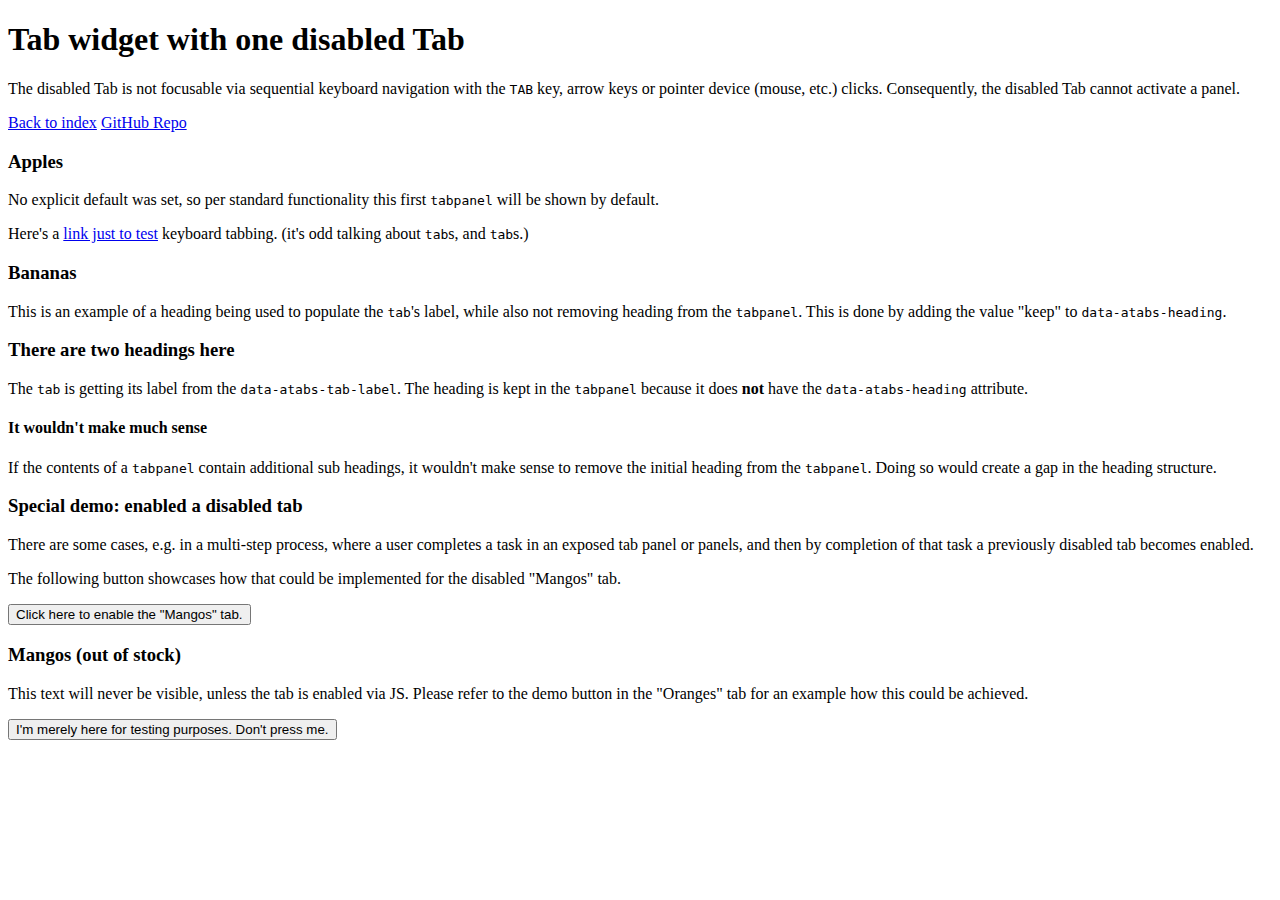
==== tests/closeable-tabs.html @ 275625a6 "Clone disabled-tab.html for new Closeable Tabs test" ====
<!doctype html>
<html lang="en-us" class="no-js">
<head>
    <meta charset="utf-8">
    <title>Disabled Tab test | ARIA Tabs</title>
    <meta name="viewport" content="width=device-width, initial-scale=1, shrink-to-fit=no">
    <script>document.documentElement.className = document.documentElement.className.replace('no-js', 'js');</script>
    <link rel="stylesheet" href="../assets/css/tabs.css">
    <link rel="stylesheet" href="../assets/css/--demo--.css">
</head>
<body>

<div class="page">

    <header>
        <h1>
            Tab widget with one disabled Tab
        </h1>
        <p>
            The disabled Tab is not focusable via sequential keyboard navigation with the <kbd>TAB</kbd> key, arrow keys
            or pointer device (mouse, etc.) clicks. Consequently, the disabled Tab cannot activate a panel.
        </p>
        <nav>
            <a href="../index.html">Back to index</a>
            <a href="https://github.com/scottaohara/a11y_tab_widget">GitHub Repo</a>
        </nav>
    </header>

    <main>
        <div data-atabs>
            <section id="a" data-atabs-panel>
                <h3 data-atabs-heading>
                    Apples
                </h3>
                <p>
                    No explicit default was set, so per standard functionality
                    this first <code>tabpanel</code> will be shown by default.
                </p>
                <p>
                    Here's a <a href="#">link just to test</a> keyboard tabbing.
                    (it's odd talking about <code>tab</code>s, and <kbd>tab</kbd>s.)
                </p>
            </section>
            <section id="b" data-atabs-panel>
                <h3 data-atabs-heading="keep">
                    Bananas
                </h3>
                <p data-atabs-heading>
                    This is an example of a heading being used to populate the
                    <code>tab</code>'s label, while also not removing heading
                    from the <code>tabpanel</code>.  This is done by adding
                    the value "keep" to <code>data-atabs-heading</code>.
                </p>
            </section>
            <section id="c" data-atabs-panel data-atabs-tab-label="Oranges">
                <h3>
                    There are two headings here
                </h3>
                <p>
                    The <code>tab</code> is getting its label from the
                    <code>data-atabs-tab-label</code>.  The heading is
                    kept in the <code>tabpanel</code> because it does
                    <b>not</b> have the <code>data-atabs-heading</code>
                    attribute.
                </p>
                <h4>It wouldn't make much sense</h4>
                <p>
                    If the contents of a <code>tabpanel</code> contain
                    additional sub headings, it wouldn't make sense to remove
                    the initial heading from the <code>tabpanel</code>.
                    Doing so would create a gap in the heading structure.
                </p>
                <h3>Special demo: enabled a disabled tab</h3>
                <p>There are some cases, e.g. in a multi-step process, where a user completes a task in an exposed
                    tab panel or panels, and then by completion of that task a previously disabled tab becomes enabled.
                </p>
                <p>The following button showcases how that could be implemented for the disabled "Mangos" tab.</p>
                <button id="enableTabDemo">Click here to enable the "Mangos" tab.</button>
            </section>
            <section id="mangos" data-atabs-panel data-atabs-disabled>
                <h3 data-atabs-heading>
                    Mangos (out of stock)
                </h3>
                <p>This text will never be visible, unless the tab is enabled via JS. Please refer to the demo button
                    in the "Oranges" tab for an example how this could be achieved.</p>
            </section>
        </div>


        <button>
            I'm merely here for testing purposes. Don't press me.
        </button>
    </main>

</div> <!-- /.page (demo layout) -->

<script src="../index.js"></script>
<script>
    var widget = '[data-atabs]';
    var els = document.querySelectorAll(widget);

    var allTabs = [];

    // Generate all tab instances
    for ( var i = 0; i < els.length; i++ ) {
        var nTabs = new ARIAtabs( els[i] );
        allTabs.push(nTabs);
    }

    // Provide a demo for enabling an initially disabled tab via user input
    var enableTabButton = document.getElementById("enableTabDemo");
    var mangosTab = document.querySelector('[data-controls="mangos"]');
    var mangosPanel = document.getElementById('mangos');
    var cloneMangos = mangosPanel.cloneNode(true);
    var cloneHeading = mangosTab.textContent;

    enableTabButton.addEventListener('click', function() {
        // remove the disbled instance of the mangos tab/panel from the document
        mangosTab.parentNode.removeChild(mangosTab);
        mangosPanel.parentNode.removeChild(mangosPanel);

        // prepare initial source for re-initialization as enabled tab
        cloneMangos.removeAttribute('data-atabs-disabled');

        // inject the cloned and enabled content into the widget
        allTabs[0].addTab(cloneMangos, cloneHeading);
    })
</script>
</body>
</html>
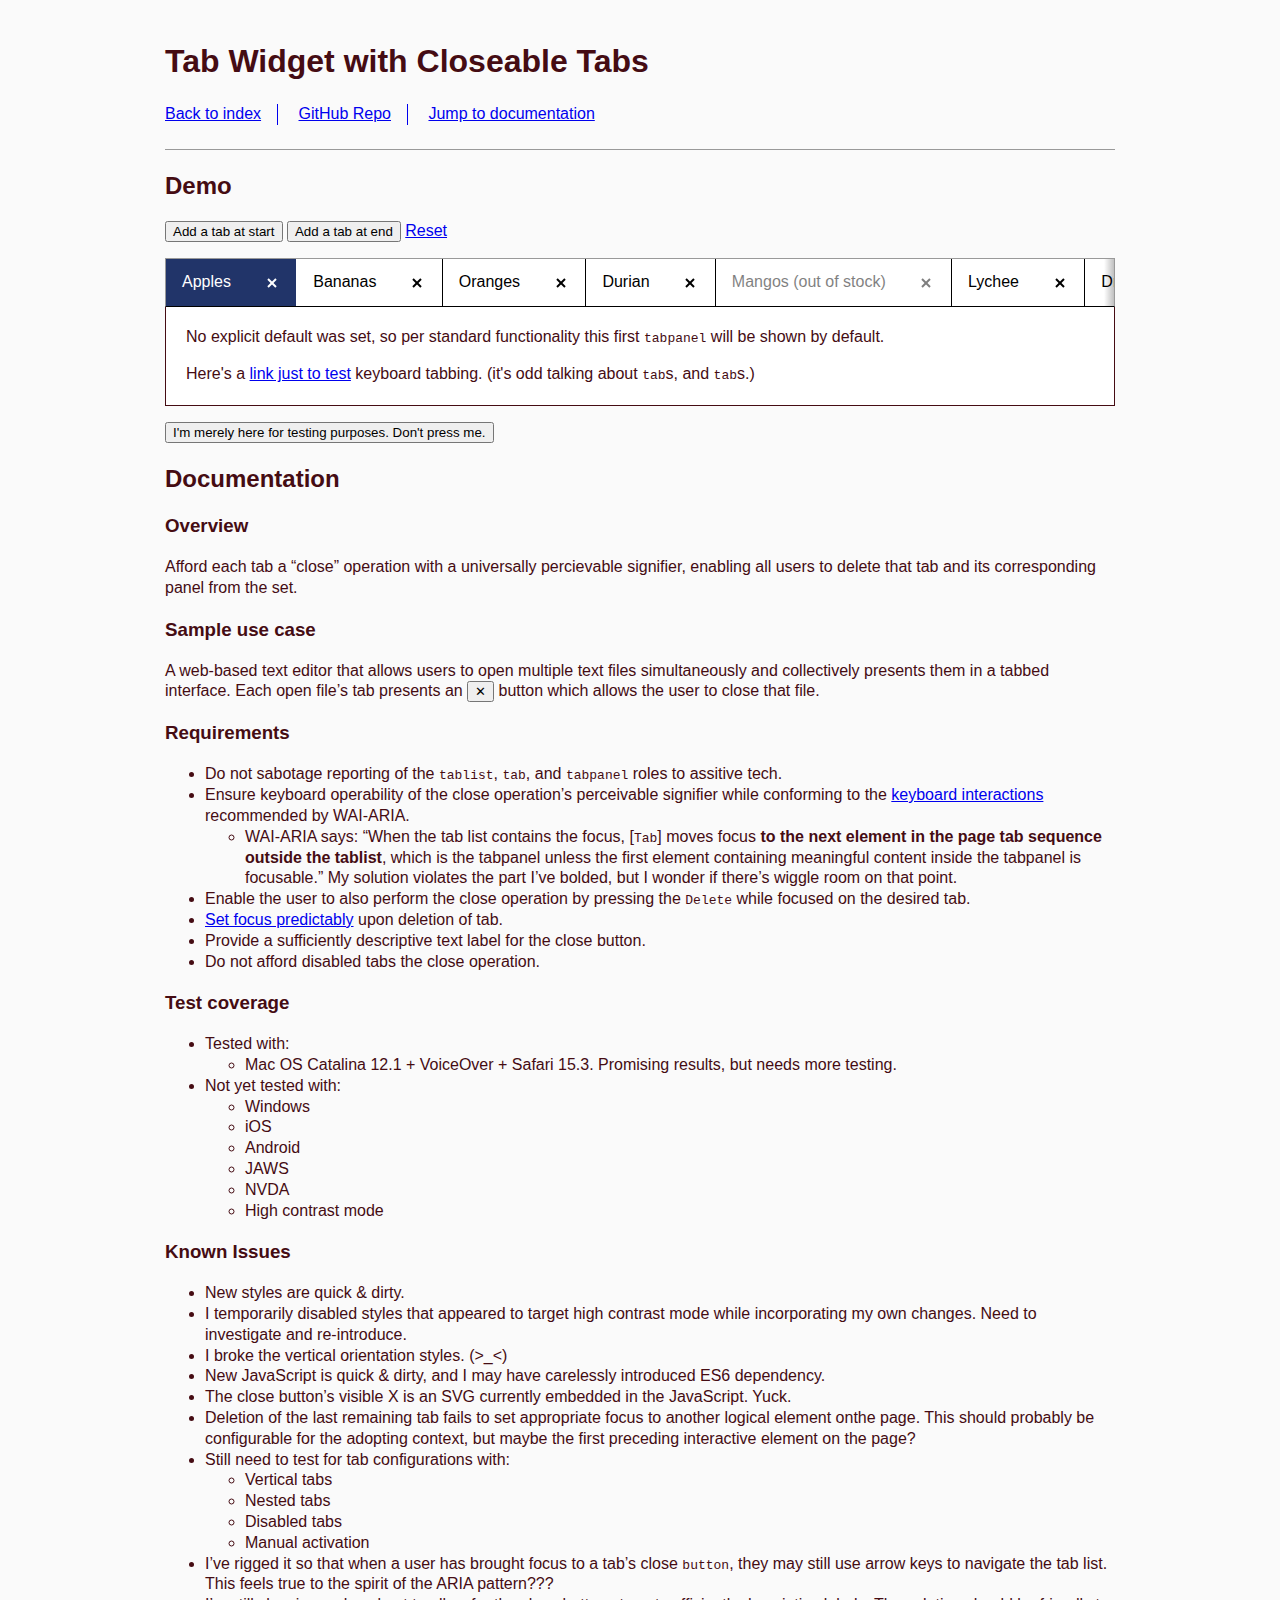
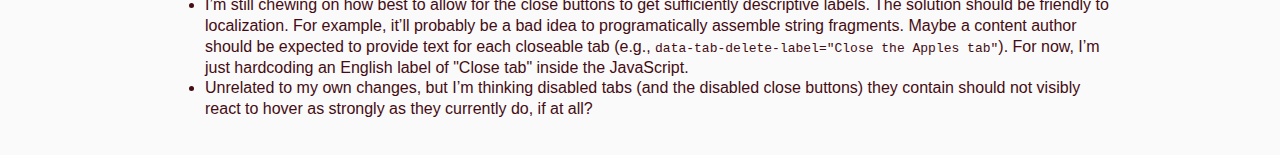
==== commit 6807d480: "Initial concept" ====
--- a/tests/closeable-tabs.html
+++ b/tests/closeable-tabs.html
@@ -2,7 +2,7 @@
 <html lang="en-us" class="no-js">
 <head>
     <meta charset="utf-8">
-    <title>Disabled Tab test | ARIA Tabs</title>
+    <title>Closeable Tabs test | ARIA Tabs</title>
     <meta name="viewport" content="width=device-width, initial-scale=1, shrink-to-fit=no">
     <script>document.documentElement.className = document.documentElement.className.replace('no-js', 'js');</script>
     <link rel="stylesheet" href="../assets/css/tabs.css">
@@ -14,82 +14,330 @@
 
     <header>
         <h1>
-            Tab widget with one disabled Tab
+            Tab Widget with Closeable Tabs
         </h1>
-        <p>
-            The disabled Tab is not focusable via sequential keyboard navigation with the <kbd>TAB</kbd> key, arrow keys
-            or pointer device (mouse, etc.) clicks. Consequently, the disabled Tab cannot activate a panel.
-        </p>
+
         <nav>
             <a href="../index.html">Back to index</a>
             <a href="https://github.com/scottaohara/a11y_tab_widget">GitHub Repo</a>
+            <a href="#documentation">Jump to documentation</a>
         </nav>
+
     </header>
 
     <main>
-        <div data-atabs>
-            <section id="a" data-atabs-panel>
-                <h3 data-atabs-heading>
-                    Apples
-                </h3>
-                <p>
-                    No explicit default was set, so per standard functionality
-                    this first <code>tabpanel</code> will be shown by default.
-                </p>
-                <p>
-                    Here's a <a href="#">link just to test</a> keyboard tabbing.
-                    (it's odd talking about <code>tab</code>s, and <kbd>tab</kbd>s.)
-                </p>
-            </section>
-            <section id="b" data-atabs-panel>
-                <h3 data-atabs-heading="keep">
-                    Bananas
-                </h3>
-                <p data-atabs-heading>
-                    This is an example of a heading being used to populate the
-                    <code>tab</code>'s label, while also not removing heading
-                    from the <code>tabpanel</code>.  This is done by adding
-                    the value "keep" to <code>data-atabs-heading</code>.
-                </p>
-            </section>
-            <section id="c" data-atabs-panel data-atabs-tab-label="Oranges">
-                <h3>
-                    There are two headings here
-                </h3>
-                <p>
-                    The <code>tab</code> is getting its label from the
-                    <code>data-atabs-tab-label</code>.  The heading is
-                    kept in the <code>tabpanel</code> because it does
-                    <b>not</b> have the <code>data-atabs-heading</code>
-                    attribute.
-                </p>
-                <h4>It wouldn't make much sense</h4>
-                <p>
-                    If the contents of a <code>tabpanel</code> contain
-                    additional sub headings, it wouldn't make sense to remove
-                    the initial heading from the <code>tabpanel</code>.
-                    Doing so would create a gap in the heading structure.
-                </p>
-                <h3>Special demo: enabled a disabled tab</h3>
-                <p>There are some cases, e.g. in a multi-step process, where a user completes a task in an exposed
-                    tab panel or panels, and then by completion of that task a previously disabled tab becomes enabled.
-                </p>
-                <p>The following button showcases how that could be implemented for the disabled "Mangos" tab.</p>
-                <button id="enableTabDemo">Click here to enable the "Mangos" tab.</button>
-            </section>
-            <section id="mangos" data-atabs-panel data-atabs-disabled>
-                <h3 data-atabs-heading>
-                    Mangos (out of stock)
-                </h3>
-                <p>This text will never be visible, unless the tab is enabled via JS. Please refer to the demo button
-                    in the "Oranges" tab for an example how this could be achieved.</p>
-            </section>
-        </div>
-
-
-        <button>
-            I'm merely here for testing purposes. Don't press me.
-        </button>
+
+        <article id="demo">
+
+            <h2>Demo</h2>
+
+            <p>
+                <button id="addTabAtStart">Add a tab at start</button>
+                <button id="addTabAtEnd">Add a tab at end</button>
+                <a href="/tests/closeable-tabs.html">Reset</a>
+            </p>
+
+            <div data-atabs data-atabs-closeable>
+                <section id="a" data-atabs-panel>
+                    <h3 data-atabs-heading>
+                        Apples
+                    </h3>
+                    <p>
+                        No explicit default was set, so per standard functionality
+                        this first <code>tabpanel</code> will be shown by default.
+                    </p>
+                    <p>
+                        Here's a <a href="#">link just to test</a> keyboard tabbing.
+                        (it's odd talking about <code>tab</code>s, and <kbd>tab</kbd>s.)
+                    </p>
+                </section>
+                <section id="b" data-atabs-panel>
+                    <h3 data-atabs-heading="keep">
+                        Bananas
+                    </h3>
+                    <p data-atabs-heading>
+                        This is an example of a heading being used to populate the
+                        <code>tab</code>'s label, while also not removing heading
+                        from the <code>tabpanel</code>.  This is done by adding
+                        the value "keep" to <code>data-atabs-heading</code>.
+                    </p>
+                </section>
+                <section id="c" data-atabs-panel data-atabs-tab-label="Oranges">
+                    <h3>
+                        There are two headings here
+                    </h3>
+                    <p>
+                        The <code>tab</code> is getting its label from the
+                        <code>data-atabs-tab-label</code>.  The heading is
+                        kept in the <code>tabpanel</code> because it does
+                        <b>not</b> have the <code>data-atabs-heading</code>
+                        attribute.
+                    </p>
+                    <h4>It wouldn't make much sense</h4>
+                    <p>
+                        If the contents of a <code>tabpanel</code> contain
+                        additional sub headings, it wouldn't make sense to remove
+                        the initial heading from the <code>tabpanel</code>.
+                        Doing so would create a gap in the heading structure.
+                    </p>
+                    <h3>Special demo: enabled a disabled tab</h3>
+                    <p>There are some cases, e.g. in a multi-step process, where a user completes a task in an exposed
+                        tab panel or panels, and then by completion of that task a previously disabled tab becomes enabled.
+                    </p>
+                    <p>The following button showcases how that could be implemented for the disabled "Mangos" tab.</p>
+                    <button id="enableTabDemo">Click here to enable the "Mangos" tab.</button>
+                </section>
+                <section id="d" data-atabs-panel>
+                    <h3 data-atabs-heading>
+                        Durian
+                    </h3>
+                    <p>
+                        The durian (/ˈdjʊəriən/)[2] is the edible fruit of
+                        several tree species belonging to the genus Durio.
+                        There are 30 recognised Durio species, native to
+                        Indonesia, Malaysia, the Philippines, and Thailand; at
+                        least nine of which produce edible fruit.[3][4] Durio
+                        zibethinus, native to Borneo and Sumatra, is the only
+                        species available in the international
+                        market.[citation needed] It has over 300 named
+                        varieties in Thailand and 100 in Malaysia, as of 1987.
+                        Other species are sold in their local regions.[3]
+                    </p>
+                    <p>
+                        Named in some regions as the "king of fruits",[5] the
+                        durian is distinctive for its large size, strong
+                        odour, and thorn-covered rind. The fruit can grow as
+                        large as 30 centimetres (12 inches) long and 15 cm (6
+                        in) in diameter, and it typically weighs 1 to 3
+                        kilograms (2 to 7 pounds). Its shape ranges from
+                        oblong to round, the colour of its husk green to
+                        brown, and its flesh pale yellow to red, depending on
+                        the species.
+                    </p>
+                </section>
+
+                <section id="mangos" data-atabs-panel data-atabs-disabled>
+                    <h3 data-atabs-heading>
+                        Mangos (out of stock)
+                    </h3>
+                    <p>This text will never be visible, unless the tab is enabled via JS. Please refer to the demo button
+                        in the "Oranges" tab for an example how this could be achieved.</p>
+                </section>
+
+
+                <section id="e" data-atabs-panel>
+                    <h3 data-atabs-heading>
+                        Lychee
+                    </h3>
+                    <p>
+                        Lychee, (Litchi chinensis), also spelled litchi or
+                        lichi, evergreen tree of the soapberry family
+                        (Sapindaceae), grown for its edible fruit. Lychee is
+                        native to Southeast Asia and has been a favourite
+                        fruit of the Cantonese since ancient times. The fruit
+                        is usually eaten fresh but can also be canned or
+                        dried.
+                    </p>
+                </section>
+
+                <section id="e" data-atabs-panel>
+                    <h3 data-atabs-heading>
+                        Dragon Fruit
+                    </h3>
+                    <p>
+                        These fruits are commonly known in English as "dragon
+                        fruit", a name used since around 1963, apparently
+                        resulting from the leather-like skin and prominent
+                        scaly spikes on the fruit's exterior.[3] The names
+                        pitahaya and pitaya derive from Mexico, and pitaya
+                        roja in Central America and northern South America,
+                        possibly relating to pitahaya for names of tall cacti
+                        species with flowering fruit.[2][4] The fruit may also
+                        be known as a strawberry pear.[5]
+                    </p>
+                </section>
+
+                <section id="e" data-atabs-panel>
+                    <h3 data-atabs-heading>
+                        Mangosteen
+                    </h3>
+                    <p>
+                        Mangosteen (Garcinia mangostana), also known as the
+                        purple mangosteen,[1] is a tropical evergreen tree
+                        with edible fruit native to tropical lands surrounding
+                        the Indian Ocean. Its origin is uncertain due to
+                        widespread prehistoric cultivation.[2][3] It grows
+                        mainly in Southeast Asia, southwest India and other
+                        tropical areas such as Colombia, Puerto Rico and
+                        Florida,[2][4][5] where the tree has been introduced.
+                        The tree grows from 6 to 25 metres (20 to 82 feet)
+                        tall.[2] The fruit of the mangosteen is sweet and
+                        tangy, juicy, somewhat fibrous, with fluid-filled
+                        vesicles (like the flesh of citrus fruits), with an
+                        inedible, deep reddish-purple colored rind (exocarp)
+                        when ripe.[2][4] In each fruit, the fragrant edible
+                        flesh that surrounds each seed is botanically
+                        endocarp, i.e., the inner layer of the ovary.[6][7]
+                        The seeds are of similar size and shape to almonds.
+                    </p>
+                    <p>
+                        Mangosteen belongs to the same genus as the other,
+                        less widely known fruit, such as the button mangosteen
+                        (G. prainiana) or the charichuelo (G. madruno).
+                    </p>
+                </section>
+
+            </div>
+
+            <p>
+                <button>
+                    I'm merely here for testing purposes. Don't press me.
+                </button>
+            </p>
+        </article>
+
+        <article id="documentation">
+            <h2>Documentation</h2>
+            <h3>Overview</h3>
+            <p>
+                Afford each tab a “close” operation with a universally percievable
+                signifier, enabling all users to delete that tab and its
+                corresponding panel from the set.
+            </p>
+            <h3>Sample use case</h3>
+            <p>
+                A web-based text editor that allows users to open multiple
+                text files simultaneously and collectively presents them in a
+                tabbed interface.  Each open file’s tab presents an
+                <button><span aria-hidden="true">&#10005</span><span
+                class="visually-hidden">Close tab</span></button> button which
+                allows the user to close that file.
+            </p>
+            <h3>Requirements</h3>
+            <ul>
+                <li>
+                    Do not sabotage reporting of the <code>tablist</code>,
+                    <code>tab</code>, and <code>tabpanel</code> roles to
+                    assitive tech.
+                </li>
+                <li>
+                    Ensure keyboard operability of the close operation’s
+                    perceivable signifier while conforming to the <a
+                    href="https://www.w3.org/TR/wai-aria-practices/#keyboard-interaction-21">keyboard
+                    interactions</a> recommended by WAI-ARIA.
+                    <ul>
+                        <li>
+                            WAI-ARIA says: <q>When the tab list contains the
+                            focus, [<kbd>Tab</kbd>] moves focus <strong>to the
+                            next element in the page tab sequence outside the
+                            tablist</strong>, which is the tabpanel unless the
+                            first element containing meaningful content inside
+                            the tabpanel is focusable.</q>  My solution
+                            violates the part I’ve bolded, but I wonder if
+                            there’s wiggle room on that point.
+                        </li>
+                    </ul>
+                </li>
+                <li>
+                    Enable the user to also perform the close operation by
+                    pressing the <kbd>Delete</kbd> while focused on the
+                    desired tab.
+                </li>
+                <li>
+                    <a
+                    href="https://www.w3.org/TR/wai-aria-practices/#:~:text=opens%20the%20menu.-,Delete%20(Optional),-%3A%20If%20deletion%20is">Set
+                    focus predictably</a> upon deletion of tab.
+                </li>
+                <li>
+                    Provide a sufficiently descriptive text label for the
+                    close button.
+                </li>
+                <li>
+                    Do not afford disabled tabs the close operation.
+                </li>
+            </ul>
+            <h3>Test coverage</h3>
+            <ul>
+                <li>
+                    Tested with:
+                    <ul>
+                        <li>Mac OS Catalina 12.1 + VoiceOver + Safari 15.3.  Promising results, but needs more testing.</li>
+                    </ul>
+                </li>
+                <li>
+                    Not yet tested with:
+                    <ul>
+                        <li>Windows</li>
+                        <li>iOS</li>
+                        <li>Android</li>
+                        <li>JAWS</li>
+                        <li>NVDA</li>
+                        <li>High contrast mode</li>
+                    </ul>
+                </li>
+            </ul>
+            <h3>Known Issues</h3>
+            <ul>
+                <li>
+                    New styles are quick &amp; dirty.
+                </li>
+                <li>
+                    I temporarily disabled styles that appeared to target high
+                    contrast mode while incorporating my own changes.  Need to
+                    investigate and re-introduce.
+                </li>
+                <li>
+                    I broke the vertical orientation styles. (>_<)
+                </li>
+                <li>
+                    New JavaScript is quick &amp; dirty, and I may have
+                    carelessly introduced ES6 dependency.
+                </li>
+                <li>
+                    The close button’s visible X is an SVG currently embedded
+                    in the JavaScript. Yuck.
+                </li>
+                <li>
+                    Deletion of the last remaining tab fails to set
+                    appropriate focus to another logical element onthe page.
+                    This should probably be configurable for the adopting
+                    context, but maybe the first preceding interactive element
+                    on the page?
+                </li>
+                <li>
+                    Still need to test for tab configurations with:
+                    <ul>
+                        <li>Vertical tabs</li>
+                        <li>Nested tabs</li>
+                        <li>Disabled tabs</li>
+                        <li>Manual activation</li>
+                    </ul>
+                <li>
+                    I’ve rigged it so that when a user has brought focus to a
+                    tab’s close <code>button</code>, they may still use arrow
+                    keys to navigate the tab list.  This feels true to the
+                    spirit of the ARIA pattern???
+                </li>
+                <li>
+                    I’m still chewing on how best to allow for the close
+                    buttons to get sufficiently descriptive labels.  The
+                    solution should be friendly to localization.  For example,
+                    it’ll probably be a bad idea to programatically assemble
+                    string fragments. Maybe a content author should be
+                    expected to provide text for each closeable tab (e.g.,
+                    <code>data-tab-delete-label="Close the Apples
+                    tab"</code>).  For now, I’m just hardcoding an English
+                    label of "Close tab" inside the JavaScript.
+                </li>
+                <li>
+                    Unrelated to my own changes, but I’m thinking disabled
+                    tabs (and the disabled close buttons) they contain should
+                    not visibly react to hover as strongly as they currently
+                    do, if at all?
+                </li>
+            </ul>
+        </article>
+
     </main>
 
 </div> <!-- /.page (demo layout) -->
@@ -110,21 +358,170 @@
     // Provide a demo for enabling an initially disabled tab via user input
     var enableTabButton = document.getElementById("enableTabDemo");
     var mangosTab = document.querySelector('[data-controls="mangos"]');
+    var mangosGroup = mangosTab.parentNode;
     var mangosPanel = document.getElementById('mangos');
     var cloneMangos = mangosPanel.cloneNode(true);
     var cloneHeading = mangosTab.textContent;
 
     enableTabButton.addEventListener('click', function() {
+        alert('I’ve temporarily remove this tab-enabling demo function while I focus on tab removal functionality.');
+
         // remove the disbled instance of the mangos tab/panel from the document
-        mangosTab.parentNode.removeChild(mangosTab);
-        mangosPanel.parentNode.removeChild(mangosPanel);
+        // mangosGroup.parentNode.removeChild(mangosGroup);
+        // mangosPanel.parentNode.removeChild(mangosPanel);
 
         // prepare initial source for re-initialization as enabled tab
-        cloneMangos.removeAttribute('data-atabs-disabled');
+        // cloneMangos.removeAttribute('data-atabs-disabled');
 
         // inject the cloned and enabled content into the widget
-        allTabs[0].addTab(cloneMangos, cloneHeading);
+        // allTabs[0].addTab(cloneMangos, cloneHeading);
     })
+
+    var addTabAtStartButton = document.getElementById("addTabAtStart");
+    var addTabAtEndButton = document.getElementById("addTabAtEnd");
+    let idNew = 0;
+
+    const fruits = [
+        { name: "Abiu", url: "https://simple.wikipedia.org/wiki/Abiu" },
+        { name: "Açaí", url: "https://simple.wikipedia.org/wiki/A%C3%A7a%C3%AD" },
+        { name: "Acerola", url: "https://simple.wikipedia.org/wiki/Acerola" },
+        { name: "Ackee", url: "https://simple.wikipedia.org/wiki/Ackee" },
+        { name: "African cucumber", url: "https://simple.wikipedia.org/wiki/African_cucumber" },
+        { name: "Apricot", url: "https://simple.wikipedia.org/wiki/Apricot" },
+        { name: "Avocado", url: "https://simple.wikipedia.org/wiki/Avocado" },
+        { name: "Bilberry", url: "https://simple.wikipedia.org/wiki/Bilberry" },
+        { name: "Blackberry", url: "https://simple.wikipedia.org/wiki/Blackberry" },
+        { name: "Blackcurrant", url: "https://simple.wikipedia.org/wiki/Blackcurrant" },
+        { name: "Black sapote", url: "https://simple.wikipedia.org/wiki/Black_sapote" },
+        { name: "Blueberry", url: "https://simple.wikipedia.org/wiki/Blueberry" },
+        { name: "Boysenberry", url: "https://simple.wikipedia.org/wiki/Boysenberry" },
+        { name: "Breadfruit", url: "https://simple.wikipedia.org/wiki/Breadfruit" },
+        { name: "Buddha's hand", url: "https://simple.wikipedia.org/wiki/Buddha%27s_hand" },
+        { name: "Cactus pear", url: "https://simple.wikipedia.org/wiki/Cactus_pear" },
+        { name: "Canistel", url: "/w/index.php?title=Canistel&amp;action=edit&amp;redlink=1" },
+        { name: "Cashew", url: "https://simple.wikipedia.org/wiki/Cashew" },
+        { name: "Cempedak", url: "/w/index.php?title=Cempedak&amp;action=edit&amp;redlink=1" },
+        { name: "Custard Apple", url: "https://simple.wikipedia.org/wiki/Cherimoya" },
+        { name: "Cherry", url: "https://simple.wikipedia.org/wiki/Cherry" },
+        { name: "Chico fruit", url: "https://simple.wikipedia.org/wiki/Chico_fruit" },
+        { name: "Cloudberry", url: "https://simple.wikipedia.org/wiki/Cloudberry" },
+        { name: "Coco De Mer", url: "/w/index.php?title=Coco_De_Mer&amp;action=edit&amp;redlink=1" },
+        { name: "Coconut", url: "https://simple.wikipedia.org/wiki/Coconut" },
+        { name: "Crab apple", url: "https://simple.wikipedia.org/wiki/Crab_apple" },
+        { name: "Cranberry", url: "https://simple.wikipedia.org/wiki/Cranberry" },
+        { name: "Currant", url: "https://simple.wikipedia.org/wiki/Currant" },
+        { name: "Damson", url: "https://simple.wikipedia.org/wiki/Damson" },
+        { name: "Date", url: "https://simple.wikipedia.org/wiki/Date_palm" },
+        { name: "Dragonfruit", url: "https://simple.wikipedia.org/wiki/Dragonfruit" },
+        { name: "Egg Fruit", url: "https://simple.wikipedia.org/wiki/Egg_Fruit" },
+        { name: "Elderberry", url: "https://simple.wikipedia.org/wiki/Elderberry" },
+        { name: "Feijoa", url: "https://simple.wikipedia.org/wiki/Feijoa" },
+        { name: "Fig", url: "https://simple.wikipedia.org/wiki/Fig" },
+        { name: "Finger Lime", url: "/w/index.php?title=Finger_Lime&amp;action=edit&amp;redlink=1" },
+        { name: "Goji berry", url: "https://simple.wikipedia.org/wiki/Goji_berry" },
+        { name: "Gooseberry", url: "https://simple.wikipedia.org/wiki/Gooseberry" },
+        { name: "Grape", url: "https://simple.wikipedia.org/wiki/Grape" },
+        { name: "Raisin", url: "https://simple.wikipedia.org/wiki/Raisin" },
+        { name: "Grapefruit", url: "https://simple.wikipedia.org/wiki/Grapefruit" },
+        { name: "Grewia asiatica", url: "https://simple.wikipedia.org/wiki/Grewia_asiatica_(phalsa_or_falsa)" },
+        { name: "Guava", url: "https://simple.wikipedia.org/wiki/Guava" },
+        { name: "Hala Fruit", url: "/w/index.php?title=Hala_Fruit&amp;action=edit&amp;redlink=1" },
+        { name: "Honeyberry", url: "https://simple.wikipedia.org/wiki/Honeyberry" },
+        { name: "Huckleberry", url: "https://simple.wikipedia.org/wiki/Huckleberry" },
+        { name: "Jabuticaba", url: "https://simple.wikipedia.org/wiki/Jabuticaba" },
+        { name: "Jackfruit", url: "https://simple.wikipedia.org/wiki/Jackfruit" },
+        { name: "Jambul", url: "https://simple.wikipedia.org/wiki/Jambul" },
+        { name: "Japanese plum", url: "https://simple.wikipedia.org/wiki/Japanese_plum" },
+        { name: "Jostaberry", url: "https://simple.wikipedia.org/wiki/Jostaberry" },
+        { name: "Jujube", url: "https://simple.wikipedia.org/wiki/Jujube" },
+        { name: "Juniper berry", url: "https://simple.wikipedia.org/wiki/Juniper_berry" },
+        { name: "Kaffir Lime", url: "/w/index.php?title=Kaffir_Lime&amp;action=edit&amp;redlink=1" },
+        { name: "Horned melon", url: "https://simple.wikipedia.org/wiki/Kiwano" },
+        { name: "Kiwifruit", url: "https://simple.wikipedia.org/wiki/Kiwifruit" },
+        { name: "Kumquat", url: "https://simple.wikipedia.org/wiki/Kumquat" },
+        { name: "Lemon", url: "https://simple.wikipedia.org/wiki/Lemon" },
+        { name: "Lime", url: "https://simple.wikipedia.org/wiki/Lime" },
+        { name: "Loganberry", url: "https://simple.wikipedia.org/wiki/Loganberry" },
+        { name: "Longan", url: "https://simple.wikipedia.org/wiki/Longan" },
+        { name: "Loquat", url: "https://simple.wikipedia.org/wiki/Loquat" },
+        { name: "Lulo", url: "https://simple.wikipedia.org/wiki/Lulo" },
+        { name: "Magellan Barberry", url: "/w/index.php?title=Magellan_Barberry&amp;action=edit&amp;redlink=1" },
+        { name: "Mamey Apple", url: "https://simple.wikipedia.org/wiki/Mamey_Apple" },
+        { name: "Mamey Sapote", url: "/w/index.php?title=Mamey_Sapote&amp;action=edit&amp;redlink=1" },
+        { name: "Marionberry", url: "https://simple.wikipedia.org/wiki/Marionberry" },
+        { name: "Melon", url: "https://simple.wikipedia.org/wiki/Melon" },
+        { name: "Cantaloupe", url: "https://simple.wikipedia.org/wiki/Cantaloupe" },
+        { name: "Galia melon", url: "https://simple.wikipedia.org/wiki/Galia_melon" },
+        { name: "Honeydew", url: "https://simple.wikipedia.org/wiki/Honeydew_(melon)" },
+        { name: "Mouse melon", url: "https://simple.wikipedia.org/wiki/Mouse_melon" },
+        { name: "Musk melon", url: "https://simple.wikipedia.org/wiki/Musk_melon" },
+        { name: "Watermelon", url: "https://simple.wikipedia.org/wiki/Watermelon" },
+        { name: "Miracle fruit", url: "https://simple.wikipedia.org/wiki/Miracle_fruit" },
+        { name: "Monstera deliciosa", url: "https://simple.wikipedia.org/wiki/Monstera_deliciosa" },
+        { name: "Mulberry", url: "https://simple.wikipedia.org/wiki/Mulberry" },
+        { name: "Nance", url: "https://simple.wikipedia.org/wiki/Nance" },
+        { name: "Nectarine", url: "https://simple.wikipedia.org/wiki/Nectarine" },
+        { name: "Blood orange", url: "https://simple.wikipedia.org/wiki/Blood_orange" },
+        { name: "Clementine", url: "https://simple.wikipedia.org/wiki/Clementine" },
+        { name: "Mandarine", url: "https://simple.wikipedia.org/wiki/Mandarine" },
+        { name: "Tangerine", url: "https://simple.wikipedia.org/wiki/Tangerine" },
+        { name: "Papaya", url: "https://simple.wikipedia.org/wiki/Papaya" },
+        { name: "Passionfruit", url: "https://simple.wikipedia.org/wiki/Passionfruit" },
+        { name: "Pawpaw", url: "/w/index.php?title=Pawpaw&amp;action=edit&amp;redlink=1" },
+        { name: "Peach", url: "https://simple.wikipedia.org/wiki/Peach" },
+        { name: "Pear", url: "https://simple.wikipedia.org/wiki/Pear" },
+        { name: "Persimmon", url: "https://simple.wikipedia.org/wiki/Persimmon" },
+        { name: "Plantain", url: "https://simple.wikipedia.org/wiki/Plantain" },
+        { name: "Plum", url: "https://simple.wikipedia.org/wiki/Plum" },
+        { name: "Prune", url: "https://simple.wikipedia.org/wiki/Prune" },
+        { name: "Pineapple", url: "https://simple.wikipedia.org/wiki/Pineapple" },
+        { name: "Pineberry", url: "https://simple.wikipedia.org/wiki/Pineberry" },
+        { name: "Plumcot", url: "https://simple.wikipedia.org/wiki/Plumcot" },
+        { name: "Pomegranate", url: "https://simple.wikipedia.org/wiki/Pomegranate" },
+        { name: "Pomelo", url: "https://simple.wikipedia.org/wiki/Pomelo" },
+        { name: "Quince", url: "https://simple.wikipedia.org/wiki/Quince" },
+        { name: "Raspberry", url: "https://simple.wikipedia.org/wiki/Raspberry" },
+        { name: "Salmonberry", url: "https://simple.wikipedia.org/wiki/Salmonberry" },
+        { name: "Rambutan", url: "https://simple.wikipedia.org/wiki/Rambutan" },
+        { name: "Redcurrant", url: "https://simple.wikipedia.org/wiki/Redcurrant" },
+        { name: "Rose apple", url: "/w/index.php?title=Rose_apple&amp;action=edit&amp;redlink=1" },
+        { name: "Salal berry", url: "https://simple.wikipedia.org/wiki/Salal" },
+        { name: "Salak", url: "https://simple.wikipedia.org/wiki/Salak" },
+        { name: "Satsuma", url: "https://simple.wikipedia.org/wiki/Satsuma" },
+        { name: "Hawthorn Berry", url: "/w/index.php?title=Sloe_or_Hawthorn_Berry&amp;action=edit&amp;redlink=1" },
+        { name: "Soursop", url: "https://simple.wikipedia.org/wiki/Soursop" },
+        { name: "Star apple", url: "https://simple.wikipedia.org/wiki/Star_apple" },
+        { name: "Star fruit", url: "https://simple.wikipedia.org/wiki/Star_fruit" },
+        { name: "Strawberry", url: "https://simple.wikipedia.org/wiki/Strawberry" },
+        { name: "Surinam cherry", url: "https://simple.wikipedia.org/wiki/Surinam_cherry" },
+        { name: "Tamarillo", url: "https://simple.wikipedia.org/wiki/Tamarillo" },
+        { name: "Tamarind", url: "https://simple.wikipedia.org/wiki/Tamarind" },
+        { name: "Tangelo", url: "https://simple.wikipedia.org/wiki/Tangelo" },
+        { name: "Tayberry", url: "https://simple.wikipedia.org/wiki/Tayberry" },
+        { name: "Ugli fruit", url: "https://simple.wikipedia.org/wiki/Ugli_fruit" },
+        { name: "White currant", url: "https://simple.wikipedia.org/wiki/White_currant" },
+        { name: "White sapote", url: "https://simple.wikipedia.org/wiki/White_sapote" },
+        { name: "Yuzu", url: "https://simple.wikipedia.org/wiki/Yuzu" }
+    ];
+
+    addNewFruit = function( atEnd = true ) {
+        const tabListWrapper = allTabs[0].getTabList().parentNode;
+        const fruit = fruits[Math.floor(Math.random() * fruits.length)];
+        let newFruitTab = document.createElement('section');
+        newFruitTab.id = fruit.name + '-' + ++idNew;
+        newFruitTab.innerHTML = '<p>We have nothing to say about it, but Simple English Wikipedia has <a href="' + fruit.url + '">a nice article about the ' + fruit.name + '<a>.</p>';
+        allTabs[0].addTab(newFruitTab, fruit.name, '', atEnd, true);
+        tabListWrapper.scrollLeft = atEnd ? tabListWrapper.scrollWidth : 0;
+    }
+
+    addTabAtStartButton.addEventListener('click', function() {
+        addNewFruit(false);
+    });
+
+    addTabAtEndButton.addEventListener('click', function() {
+        addNewFruit(true);
+    });
+
 </script>
 </body>
 </html>
--- a/assets/css/tabs.css
+++ b/assets/css/tabs.css
@@ -0,0 +1,218 @@
+.atabs {
+  background: #fff;
+  position: relative;
+}
+
+.atabs__list__wrapper {
+  overflow: auto;
+  scroll-behavior: smooth;
+  inline-size: 100%;
+  background-image: linear-gradient(to right, white, white),
+    linear-gradient(to right, white, white),
+    linear-gradient(to right, rgba(0, 0, 0, 0.25), rgba(255, 255, 255, 0)),
+    linear-gradient(to left, rgba(0, 0, 0, 0.25), rgba(255, 255, 255, 0));
+  background-position: left center, right center, left center, right center;
+  background-repeat: no-repeat;
+  background-color: white;
+  background-size: 20px 100%, 20px 100%, 10px 100%, 10px 100%;
+  background-attachment: local, local, scroll, scroll;
+  border-left: 1px solid #999;
+  border-right: 1px solid #999;
+  border-top: 1px solid #999;
+  border-bottom: 1px solid black;
+}
+
+.atabs__list:not([aria-orientation="vertical"]) {
+  display: flex;
+  white-space: nowrap;
+}
+
+[data-atabs-orientation="vertical"] {
+  border-top: 1px solid;
+  display: flex;
+  flex-wrap: wrap;
+}
+
+
+.atabs__list[aria-orientation="vertical"] {
+  width: 100%
+}
+
+.atabs__list[aria-orientation="vertical"] .atabs__list__tab {
+  border-right: 0;
+  display: inline-block;
+  text-align: left;
+  width: 100%;
+}
+
+[data-atabs-orientation="vertical"] .atabs__panel {
+  width: 100%;
+}
+
+[data-atabs-orientation="vertical"] [role="tablist"] {
+  border-left: 1px solid;
+  border-right: 1px solid;
+}
+
+@media screen and ( min-width: 34em ) {
+  [data-atabs-orientation="vertical"] .atabs__panel {
+    width: calc(100% - 12em);
+  }
+
+  .atabs__list[aria-orientation="vertical"] {
+    width: 12em;
+  }
+
+  .atabs__list[aria-orientation="vertical"] .atabs__list__tab:last-of-type {
+    border-bottom: 0;
+  }
+
+  [data-atabs-orientation="vertical"] [role="tablist"] {
+    border-bottom: 1px solid;
+    border-left: 1px solid;
+    border-right: 0;
+  }
+
+  [data-atabs-orientation="vertical"] [role="tablist"] {
+    border-left: 1px solid;
+  }
+}
+
+.atabs__list[hidden] {
+  display: none;
+}
+
+/**
+ * Just to make sure invalid children of a
+ * tablist are not visible/accessible.
+ * these should also be removed from the DOM
+ */
+.atabs__list > :not([role="tab"]) {
+  /* TODO: investigate */
+  /*display: none;*/
+}
+
+.atabs__list__tabwrapper {
+  display: flex;
+  flex-grow:  1;
+  color: black;
+}
+
+.atabs__list__tabwrapper:not(:last-of-type) {
+  border-right: 1px solid;
+}
+
+.atabs__list__tabwrapper:hover {
+  background: #4464c2;
+  color: white;
+}
+
+.atabs__list__tabwrapper.selected,
+.atabs__list__tabwrapper.selected:hover {
+  background-color: #213469;
+  color:  white;
+}
+
+.atabs__list__tabwrapper.focused {
+  outline: 2px solid currentColor;
+  outline-offset: -4px;
+}
+
+.atabs__list__tab {
+  -webkit-appearance: none; /* btn */
+  appearance: none; /* btn */
+  background: transparent;
+  border: 0; /* btn */
+  flex-grow: 1;
+  font: inherit; /* btn */
+  margin: 0; /* btn */
+  padding: .825em 1em;
+  position: relative;
+  text-decoration: none; /* if <a> */
+  cursor: default;
+}
+
+.atabs__list__tab[aria-disabled="true"],
+.atabs__list__close[disabled] {
+  cursor: not-allowed;
+  opacity: 0.5;
+}
+
+.atabs__list__tab > span,
+.atabs__list__tab > svg,
+.atabs__list__tab > img {
+  pointer-events: none;
+}
+
+.atabs__list__tab[aria-selected="true"],
+.atabs__list__close:focus {
+  /*background: #213469;*/
+  /* TODO: Investigate and re-introduce: */
+  /*border-bottom: 3px solid #213469;*/  /* high contrast vid */
+  /*color: currentColor;*/
+}
+
+.atabs__list__tab:focus,
+.atabs__list__tab:focus-visible,
+.atabs__list__close:focus,
+.atabs__list__close:focus-visible {
+  outline: 2px solid transparent;
+}
+
+.atabs__list__close {
+  -webkit-appearance:  none;
+  appearance: none;
+  padding: 0.75em;
+  display: flex;
+  align-items: stretch;
+  justify-content:  stretch;
+  background-color:  transparent;
+  color: currentColor;
+  border: 0;
+  font-family:  '';
+}
+
+.atabs__list__close:hover > span,
+.atabs__list__close:focus > span {
+  border-color:  white;
+  background-color:  darkred;
+}
+
+.atabs__list__close > span {
+  display: flex;
+  justify-content: center;
+  align-items: center;
+  padding-inline: 0.5em;
+  border:  2px solid transparent;
+}
+
+.atabs__panel[hidden] {
+  display: none;
+}
+
+.atabs__panel {
+  border: 1px solid;
+  border-top: 0;
+  padding: 1.25em;
+}
+
+.atabs__panel:focus-visible {
+  box-shadow: inset 0 0 1px #222;
+  outline: 2px solid;
+  outline-offset: -2px;
+}
+
+.atabs__panel:focus,
+.atabs__panel.focus-visible {
+  box-shadow: inset 0 0 1px #0072e4;
+  outline: 4px solid #0072e4;
+  outline-offset: -3px;
+}
+
+.atabs__panel > :first-child {
+  margin-top: 0;
+}
+
+.atabs__panel > :last-child {
+  margin-bottom: 0;
+}
--- a/assets/css/--demo--.css
+++ b/assets/css/--demo--.css
@@ -0,0 +1,39 @@
+*,
+*:before,
+*:after {
+  box-sizing: border-box;
+}
+
+body{overflow-x: hidden;}
+body,html{background:#fafafa;color:#450c13;font-family: arial;line-height:1.3;margin:0;padding:0;}
+.page{padding:20px;margin:auto; max-width:990px;}
+
+header {
+  border-bottom: 1px solid #999;
+  padding-bottom: 1.5em;
+}
+
+header nav a {
+	display: inline-block;
+	margin-right: 1em;
+}
+
+header nav a:not(:last-of-type) {
+	border-right: 1px solid;
+	padding-right: 1em;
+}
+
+a[href]:focus {
+	outline: 2px solid;
+	outline-offset: 2px;
+}
+
+.visually-hidden {
+  clip: rect(0 0 0 0);
+  clip-path: inset(50%);
+  height: 1px;
+  overflow: hidden;
+  position: absolute;
+  white-space: nowrap;
+  width: 1px;
+}
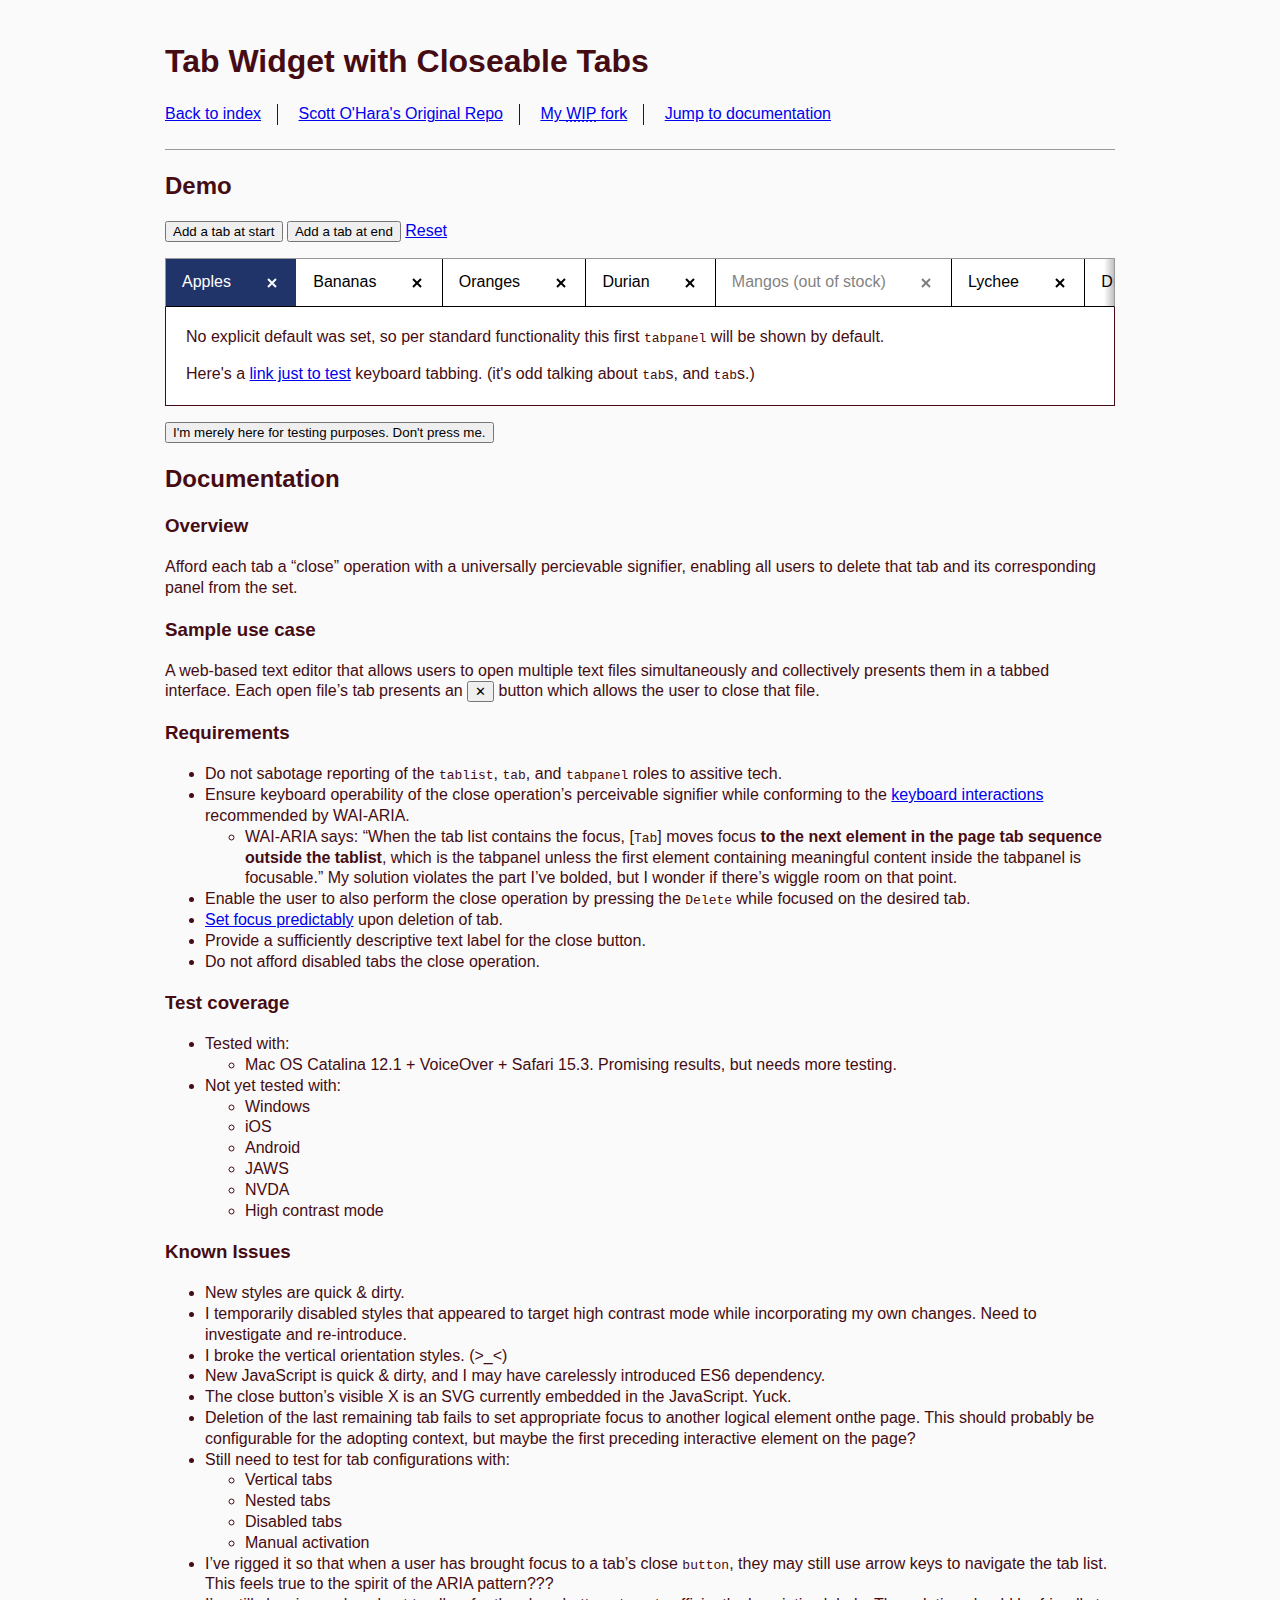
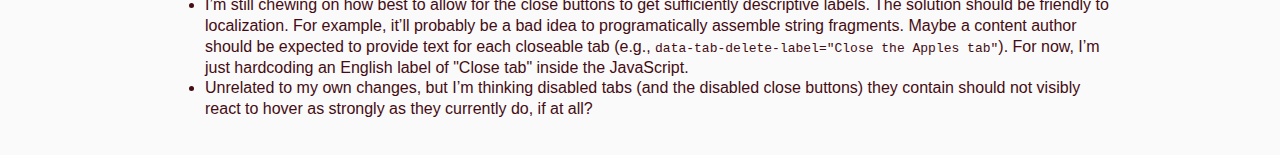
==== commit 894d4b9e: "Update repo URLs" ====
--- a/tests/closeable-tabs.html
+++ b/tests/closeable-tabs.html
@@ -19,7 +19,8 @@
 
         <nav>
             <a href="../index.html">Back to index</a>
-            <a href="https://github.com/scottaohara/a11y_tab_widget">GitHub Repo</a>
+            <a href="https://github.com/scottaohara/a11y_tab_widget">Scott O'Hara's Original Repo</a>
+            <a href="https://github.com/adampage/a11y_tab_widget/tree/feature/closeable-tabs">My <abbr title="Work in progress">WIP</abbr> fork</a>
             <a href="#documentation">Jump to documentation</a>
         </nav>
 
@@ -34,7 +35,7 @@
             <p>
                 <button id="addTabAtStart">Add a tab at start</button>
                 <button id="addTabAtEnd">Add a tab at end</button>
-                <a href="/tests/closeable-tabs.html">Reset</a>
+                <a href="./closeable-tabs.html">Reset</a>
             </p>
 
             <div data-atabs data-atabs-closeable>
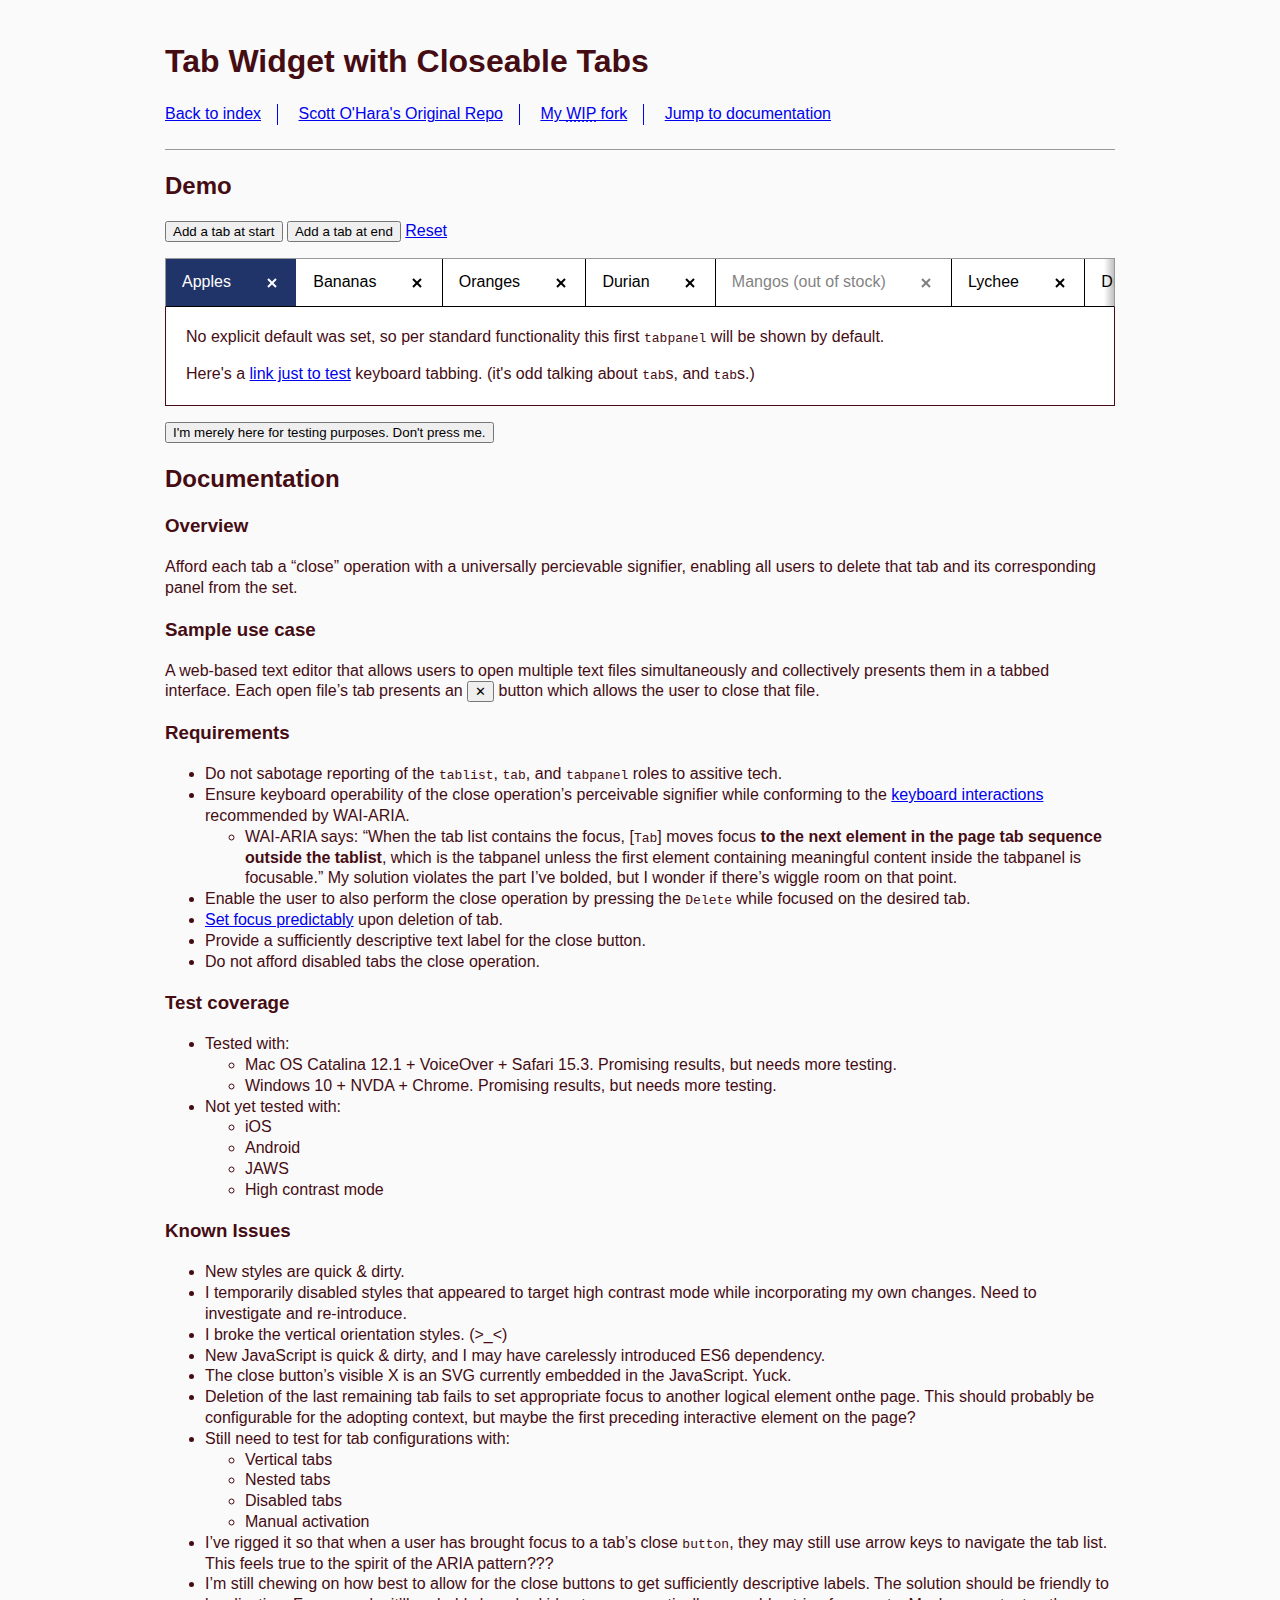
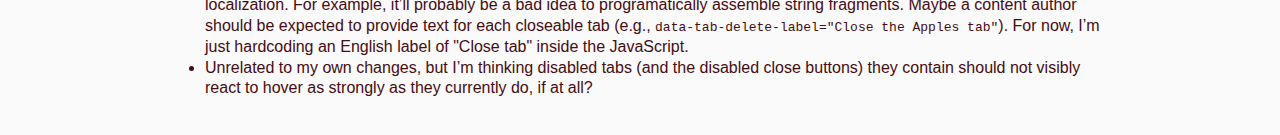
==== commit 3132f5ab: "Add test results" ====
--- a/tests/closeable-tabs.html
+++ b/tests/closeable-tabs.html
@@ -263,16 +263,15 @@
                     Tested with:
                     <ul>
                         <li>Mac OS Catalina 12.1 + VoiceOver + Safari 15.3.  Promising results, but needs more testing.</li>
+                        <li>Windows 10 + NVDA + Chrome.  Promising results, but needs more testing.</li>
                     </ul>
                 </li>
                 <li>
                     Not yet tested with:
                     <ul>
-                        <li>Windows</li>
                         <li>iOS</li>
                         <li>Android</li>
                         <li>JAWS</li>
-                        <li>NVDA</li>
                         <li>High contrast mode</li>
                     </ul>
                 </li>
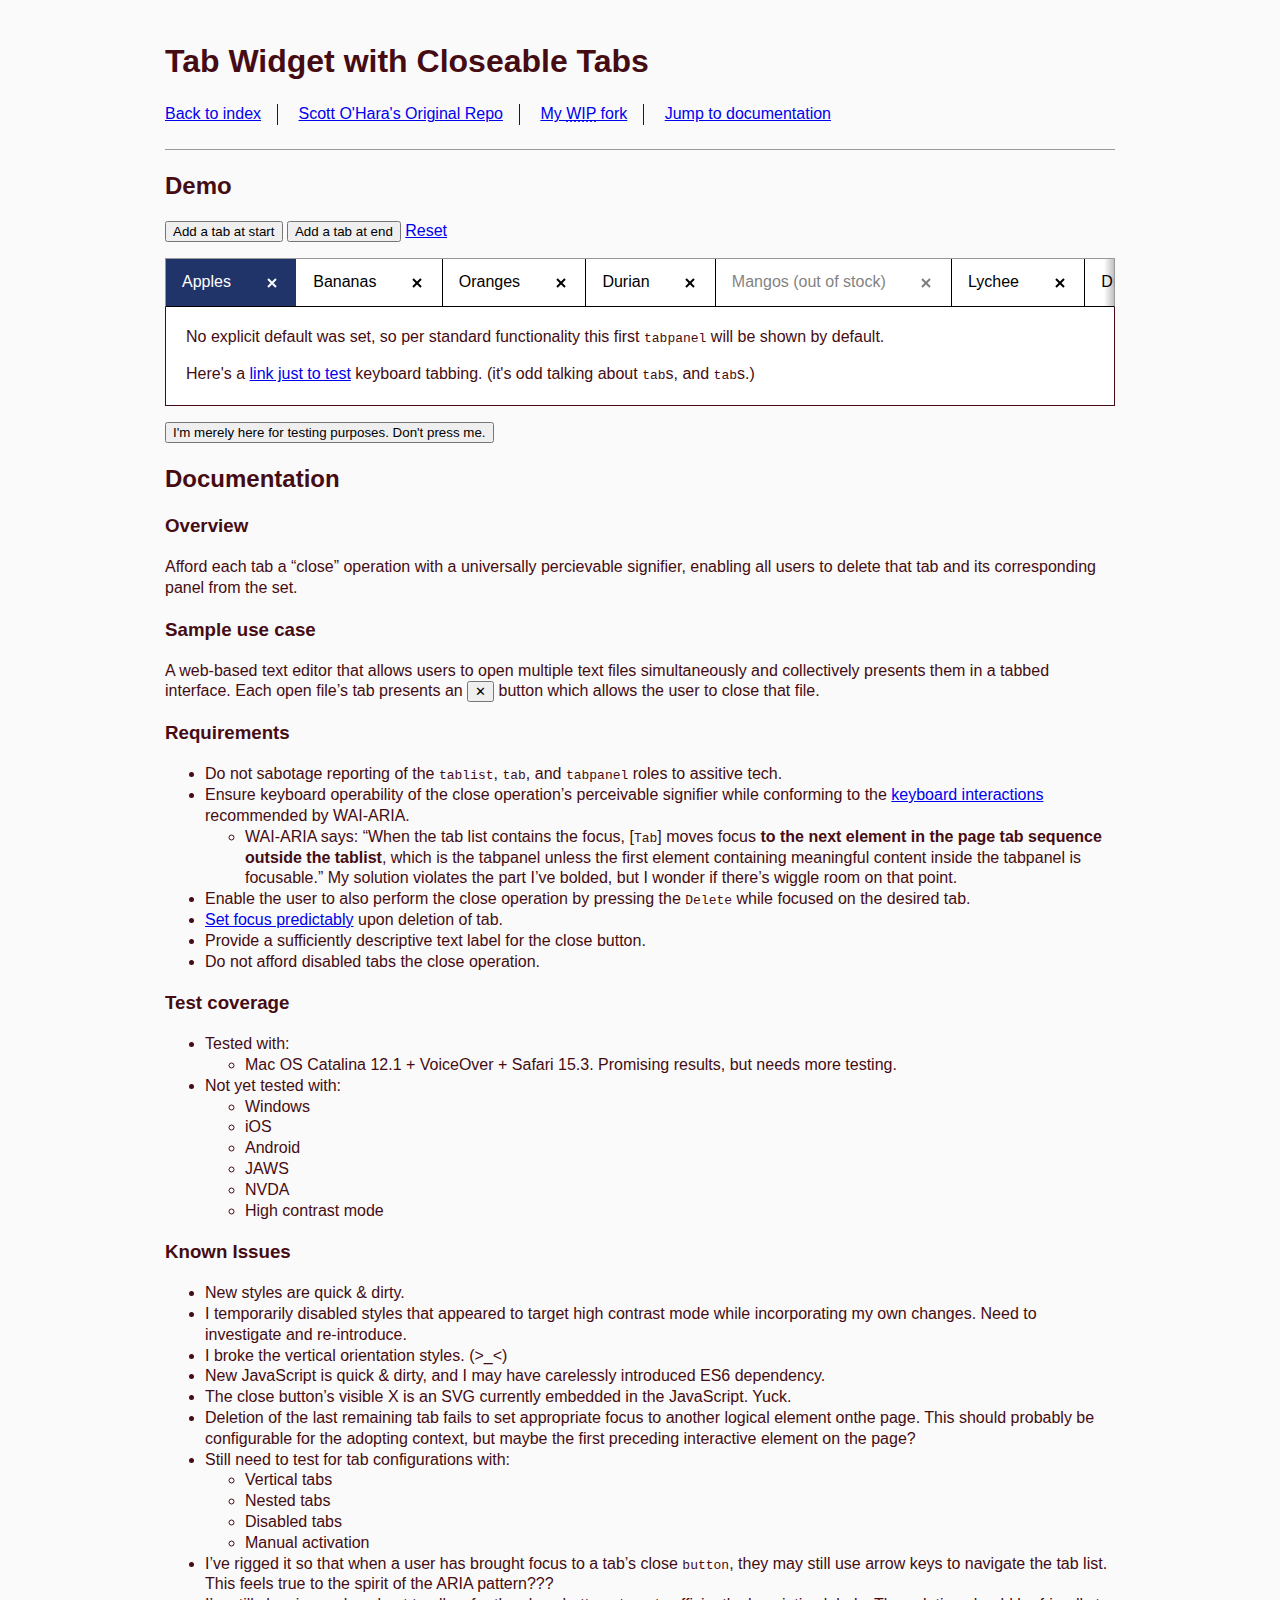
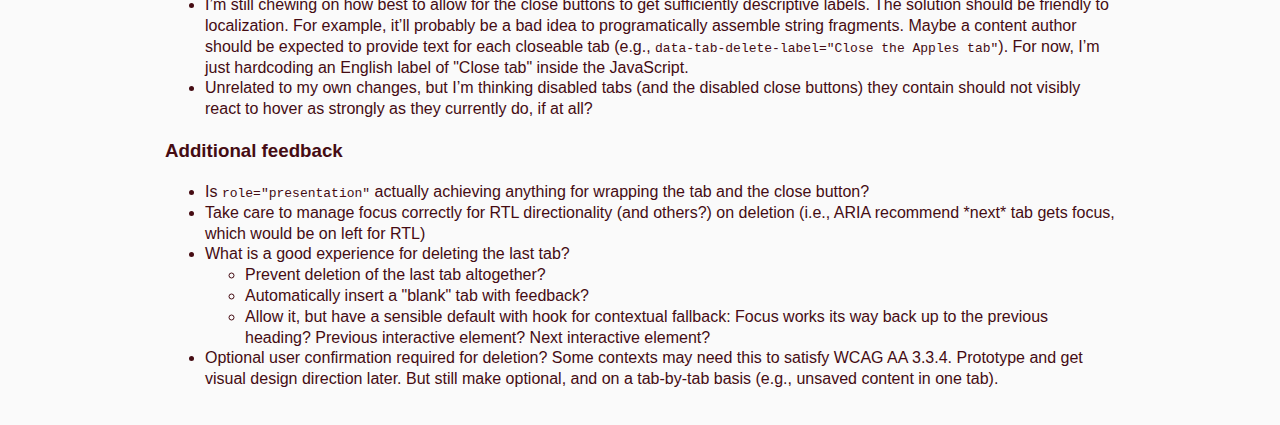
==== commit 915e0374: "Add feedback" ====
--- a/tests/closeable-tabs.html
+++ b/tests/closeable-tabs.html
@@ -263,15 +263,16 @@
                     Tested with:
                     <ul>
                         <li>Mac OS Catalina 12.1 + VoiceOver + Safari 15.3.  Promising results, but needs more testing.</li>
-                        <li>Windows 10 + NVDA + Chrome.  Promising results, but needs more testing.</li>
                     </ul>
                 </li>
                 <li>
                     Not yet tested with:
                     <ul>
+                        <li>Windows</li>
                         <li>iOS</li>
                         <li>Android</li>
                         <li>JAWS</li>
+                        <li>NVDA</li>
                         <li>High contrast mode</li>
                     </ul>
                 </li>
@@ -334,6 +335,37 @@
                     tabs (and the disabled close buttons) they contain should
                     not visibly react to hover as strongly as they currently
                     do, if at all?
+                </li>
+            </ul>
+            <h3>Additional feedback</h3>
+            <ul>
+                <li>
+                    Is <code>role="presentation"</code> actually achieving
+                    anything for wrapping the tab and the close button?
+                </li>
+                <li>
+                    Take care to manage focus correctly for RTL directionality
+                    (and others?) on deletion (i.e., ARIA recommend *next* tab
+                    gets focus, which would be on left for RTL)
+                </li>
+                <li>What is a good experience for deleting the last tab?
+                    <ul>
+                        <li>Prevent deletion of the last tab altogether?</li>
+                        <li>Automatically insert a "blank" tab with feedback?</li>
+                        <li>
+                            Allow it, but have a sensible default with hook for
+                            contextual fallback: Focus works its way back up to
+                            the previous heading?  Previous interactive element?
+                            Next interactive element?
+                        </li>
+                    </ul>
+                </li>
+                <li>
+                    Optional user confirmation required for deletion? Some
+                    contexts may need this to satisfy WCAG AA 3.3.4. Prototype
+                    and get visual design direction later.  But still make
+                    optional, and on a tab-by-tab basis (e.g., unsaved content
+                    in one tab).
                 </li>
             </ul>
         </article>
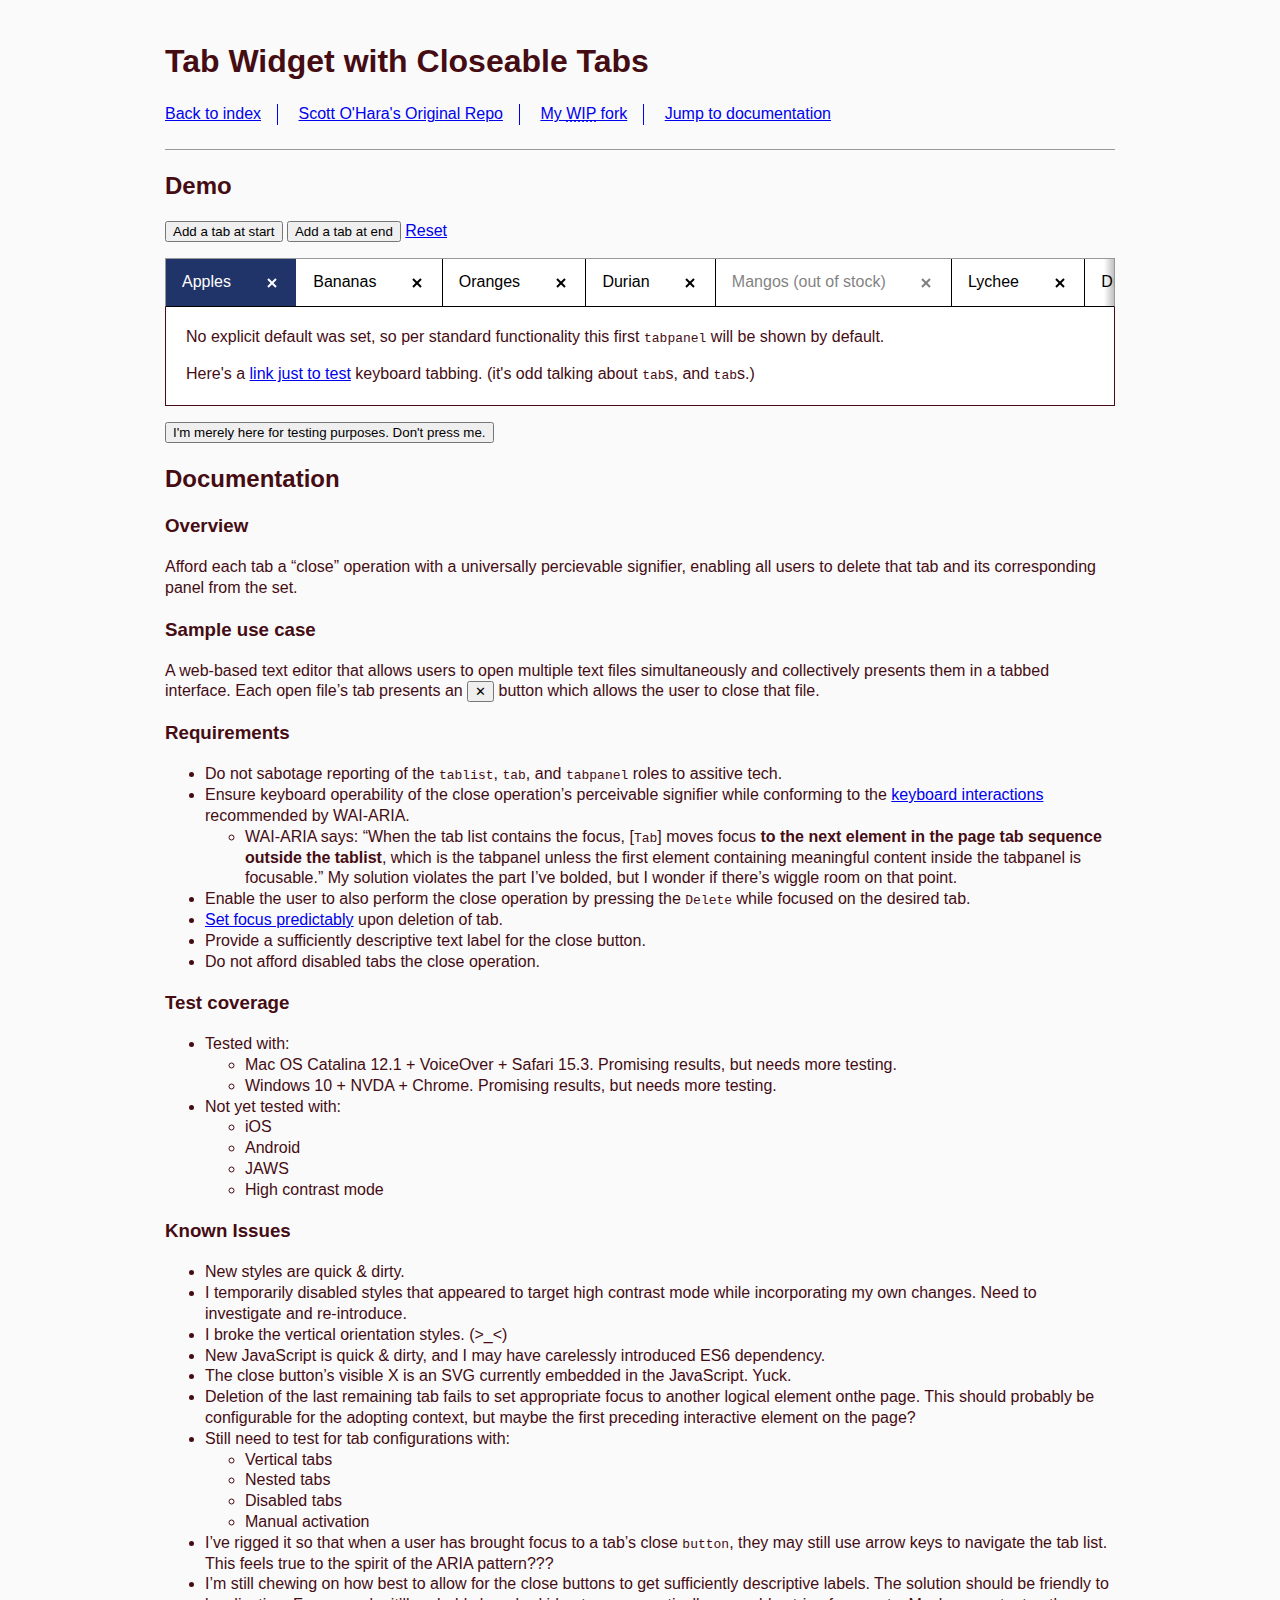
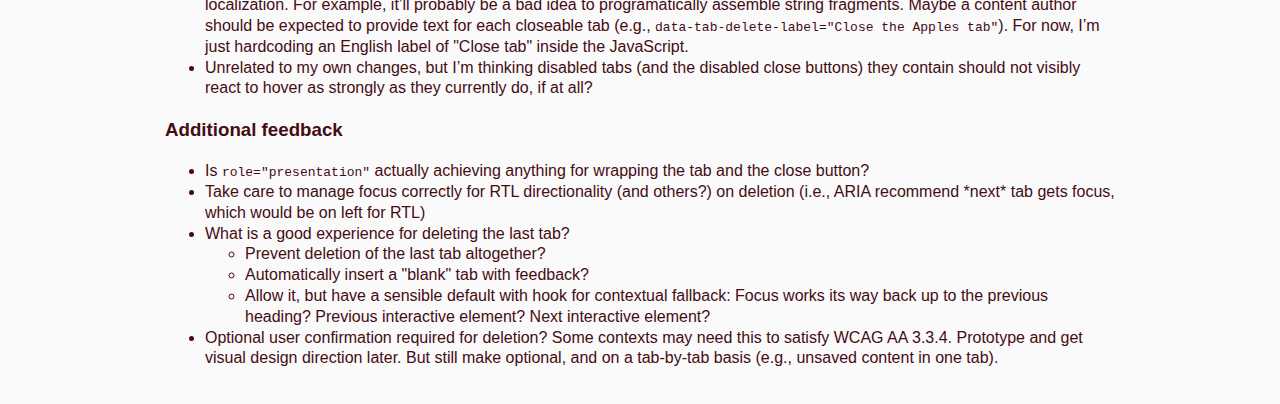
==== commit 0f8b31a0: "Merge branch 'feature/closeable-tabs' of https://github.com/adampage/a11y_tab_widget into feature/cl" ====
--- a/tests/closeable-tabs.html
+++ b/tests/closeable-tabs.html
@@ -263,16 +263,15 @@
                     Tested with:
                     <ul>
                         <li>Mac OS Catalina 12.1 + VoiceOver + Safari 15.3.  Promising results, but needs more testing.</li>
+                        <li>Windows 10 + NVDA + Chrome.  Promising results, but needs more testing.</li>
                     </ul>
                 </li>
                 <li>
                     Not yet tested with:
                     <ul>
-                        <li>Windows</li>
                         <li>iOS</li>
                         <li>Android</li>
                         <li>JAWS</li>
-                        <li>NVDA</li>
                         <li>High contrast mode</li>
                     </ul>
                 </li>
